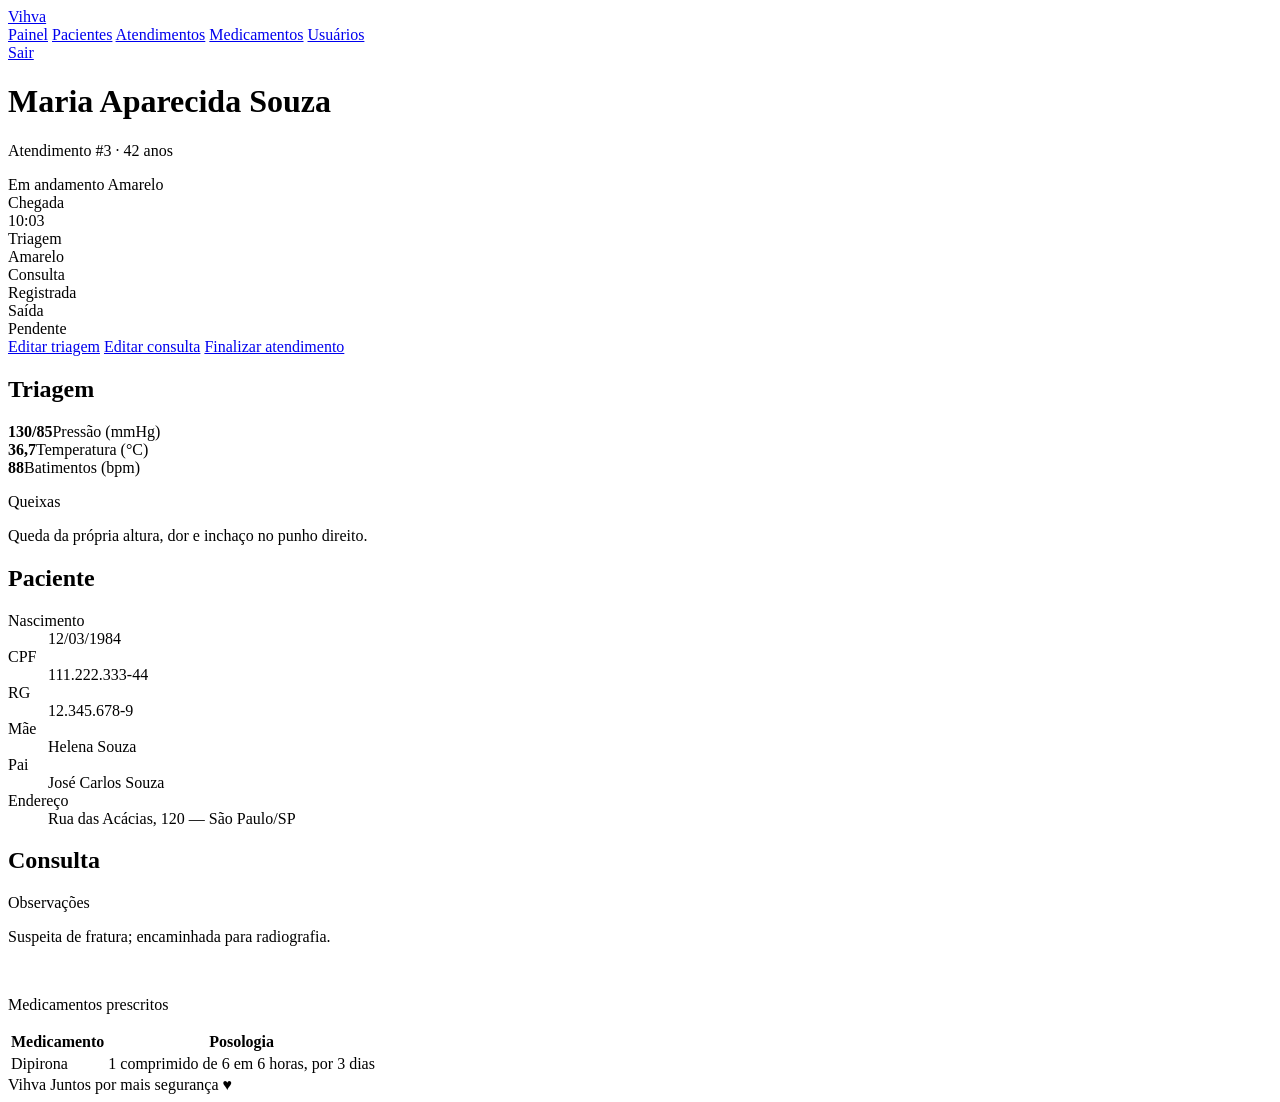
==== atendimento.html @ 4e499c79 "Add files via upload" ====
<!DOCTYPE html>
<html lang="pt-BR">
<head>
<meta charset="UTF-8">
<meta name="viewport" content="width=device-width, initial-scale=1.0">
<link href="https://fonts.googleapis.com/css2?family=Poppins:wght@500;600;700&family=Inter:wght@400;500;600&display=swap" rel="stylesheet">
<link rel="stylesheet" href="assets/style.css">
<title>Atendimento - Vihva</title>
</head>
<body>

<nav class="nav">
  <a class="logo" href="painel.html"><span class="logo-mark"></span><span>Vihva</span></a>
  <div class="links">
    <a href="painel.html">Painel</a>
    <a href="pacientes.html">Pacientes</a>
    <a href="atendimentos.html" class="active">Atendimentos</a>
    <a href="medicamentos.html">Medicamentos</a>
    <a href="usuarios.html">Usuários</a>
  </div>
  <a class="btn btn-ghost btn-small" href="login.html" onclick="localStorage.clear()">Sair</a>
</nav>

<main>
  <div class="page">
    <div class="page-head">
      <div>
        <h1>Maria Aparecida Souza</h1>
        <p class="muted">Atendimento #3 · 42 anos</p>
      </div>
      <div>
        <span class="badge andamento">Em andamento</span>
        <span class="badge amarelo">Amarelo</span>
      </div>
    </div>

    <div class="card">
      <div class="steps">
        <div class="step done">Chegada<br>10:03</div>
        <div class="step done">Triagem<br>Amarelo</div>
        <div class="step done">Consulta<br>Registrada</div>
        <div class="step current">Saída<br>Pendente</div>
      </div>
      <div class="actions">
        <a class="btn btn-ghost" href="triagem.html">Editar triagem</a>
        <a class="btn btn-ghost" href="consulta.html">Editar consulta</a>
        <a class="btn" href="atendimentos.html">Finalizar atendimento</a>
      </div>
    </div>

    <div class="grid cols-2">
      <div class="card">
        <h2>Triagem</h2>
        <div class="valores">
          <div><b>130/85</b>Pressão (mmHg)</div>
          <div><b>36,7</b>Temperatura (°C)</div>
          <div><b>88</b>Batimentos (bpm)</div>
        </div>
        <p class="muted">Queixas</p>
        <p>Queda da própria altura, dor e inchaço no punho direito.</p>
      </div>

      <div class="card">
        <h2>Paciente</h2>
        <dl class="dados">
          <dt>Nascimento</dt><dd>12/03/1984</dd>
          <dt>CPF</dt><dd>111.222.333-44</dd>
          <dt>RG</dt><dd>12.345.678-9</dd>
          <dt>Mãe</dt><dd>Helena Souza</dd>
          <dt>Pai</dt><dd>José Carlos Souza</dd>
          <dt>Endereço</dt><dd>Rua das Acácias, 120 — São Paulo/SP</dd>
        </dl>
      </div>
    </div>

    <div class="card">
      <h2>Consulta</h2>
      <p class="muted">Observações</p>
      <p>Suspeita de fratura; encaminhada para radiografia.</p>
      <br>
      <p class="muted">Medicamentos prescritos</p>
      <table>
        <tr>
          <th>Medicamento</th>
          <th>Posologia</th>
        </tr>
        <tr>
          <td>Dipirona</td>
          <td>1 comprimido de 6 em 6 horas, por 3 dias</td>
        </tr>
      </table>
    </div>
  </div>
</main>

<footer class="footer">
  <span>Vihva</span>
  <span>Juntos por mais segurança <b>♥</b></span>
</footer>

</body>
</html>
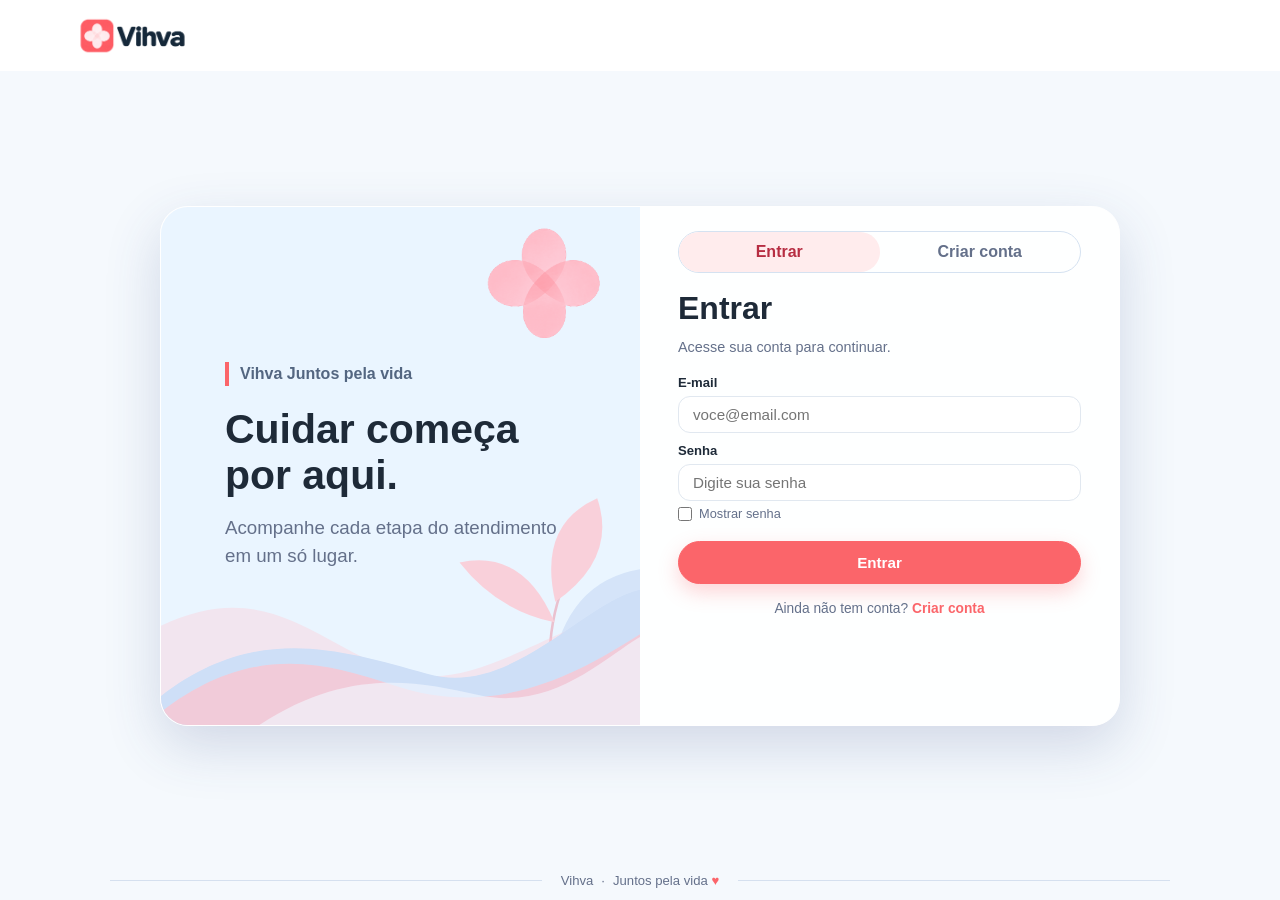
==== commit c9cf81bc: "feat: atualiza prototipo do Vihva" ====
--- a/atendimento.html
+++ b/atendimento.html
@@ -1,102 +1,17 @@
 <!DOCTYPE html>
 <html lang="pt-BR">
 <head>
-<meta charset="UTF-8">
-<meta name="viewport" content="width=device-width, initial-scale=1.0">
-<link href="https://fonts.googleapis.com/css2?family=Poppins:wght@500;600;700&family=Inter:wght@400;500;600&display=swap" rel="stylesheet">
-<link rel="stylesheet" href="assets/style.css">
-<title>Atendimento - Vihva</title>
+  <meta charset="UTF-8">
+  <meta name="viewport" content="width=device-width, initial-scale=1.0">
+  <title>Atendimento - Vihva</title>
+  <link rel="stylesheet" href="assets/style.css">
+  <script src="assets/config.js" defer></script>
+  <script src="assets/dados-demo.js" defer></script>
+  <script src="assets/repositorio-demo.js" defer></script>
+  <script src="assets/app.js" defer></script>
 </head>
 <body>
-
-<nav class="nav">
-  <a class="logo" href="painel.html"><span class="logo-mark"></span><span>Vihva</span></a>
-  <div class="links">
-    <a href="painel.html">Painel</a>
-    <a href="pacientes.html">Pacientes</a>
-    <a href="atendimentos.html" class="active">Atendimentos</a>
-    <a href="medicamentos.html">Medicamentos</a>
-    <a href="usuarios.html">Usuários</a>
-  </div>
-  <a class="btn btn-ghost btn-small" href="login.html" onclick="localStorage.clear()">Sair</a>
-</nav>
-
-<main>
-  <div class="page">
-    <div class="page-head">
-      <div>
-        <h1>Maria Aparecida Souza</h1>
-        <p class="muted">Atendimento #3 · 42 anos</p>
-      </div>
-      <div>
-        <span class="badge andamento">Em andamento</span>
-        <span class="badge amarelo">Amarelo</span>
-      </div>
-    </div>
-
-    <div class="card">
-      <div class="steps">
-        <div class="step done">Chegada<br>10:03</div>
-        <div class="step done">Triagem<br>Amarelo</div>
-        <div class="step done">Consulta<br>Registrada</div>
-        <div class="step current">Saída<br>Pendente</div>
-      </div>
-      <div class="actions">
-        <a class="btn btn-ghost" href="triagem.html">Editar triagem</a>
-        <a class="btn btn-ghost" href="consulta.html">Editar consulta</a>
-        <a class="btn" href="atendimentos.html">Finalizar atendimento</a>
-      </div>
-    </div>
-
-    <div class="grid cols-2">
-      <div class="card">
-        <h2>Triagem</h2>
-        <div class="valores">
-          <div><b>130/85</b>Pressão (mmHg)</div>
-          <div><b>36,7</b>Temperatura (°C)</div>
-          <div><b>88</b>Batimentos (bpm)</div>
-        </div>
-        <p class="muted">Queixas</p>
-        <p>Queda da própria altura, dor e inchaço no punho direito.</p>
-      </div>
-
-      <div class="card">
-        <h2>Paciente</h2>
-        <dl class="dados">
-          <dt>Nascimento</dt><dd>12/03/1984</dd>
-          <dt>CPF</dt><dd>111.222.333-44</dd>
-          <dt>RG</dt><dd>12.345.678-9</dd>
-          <dt>Mãe</dt><dd>Helena Souza</dd>
-          <dt>Pai</dt><dd>José Carlos Souza</dd>
-          <dt>Endereço</dt><dd>Rua das Acácias, 120 — São Paulo/SP</dd>
-        </dl>
-      </div>
-    </div>
-
-    <div class="card">
-      <h2>Consulta</h2>
-      <p class="muted">Observações</p>
-      <p>Suspeita de fratura; encaminhada para radiografia.</p>
-      <br>
-      <p class="muted">Medicamentos prescritos</p>
-      <table>
-        <tr>
-          <th>Medicamento</th>
-          <th>Posologia</th>
-        </tr>
-        <tr>
-          <td>Dipirona</td>
-          <td>1 comprimido de 6 em 6 horas, por 3 dias</td>
-        </tr>
-      </table>
-    </div>
-  </div>
-</main>
-
-<footer class="footer">
-  <span>Vihva</span>
-  <span>Juntos por mais segurança <b>♥</b></span>
-</footer>
-
+  <!-- A interface compartilhada carrega somente dados de demonstração locais. -->
+  <noscript>Ative o JavaScript para usar a demonstração do Vihva.</noscript>
 </body>
 </html>
--- a/assets/style.css
+++ b/assets/style.css
@@ -0,0 +1,6 @@
+/* Entrada única de estilos do Vihva. A ordem das folhas define as prioridades. */
+@import url("base.css");
+@import url("atendimento.css");
+@import url("componentes.css");
+@import url("acesso.css");
+@import url("sistema.css");
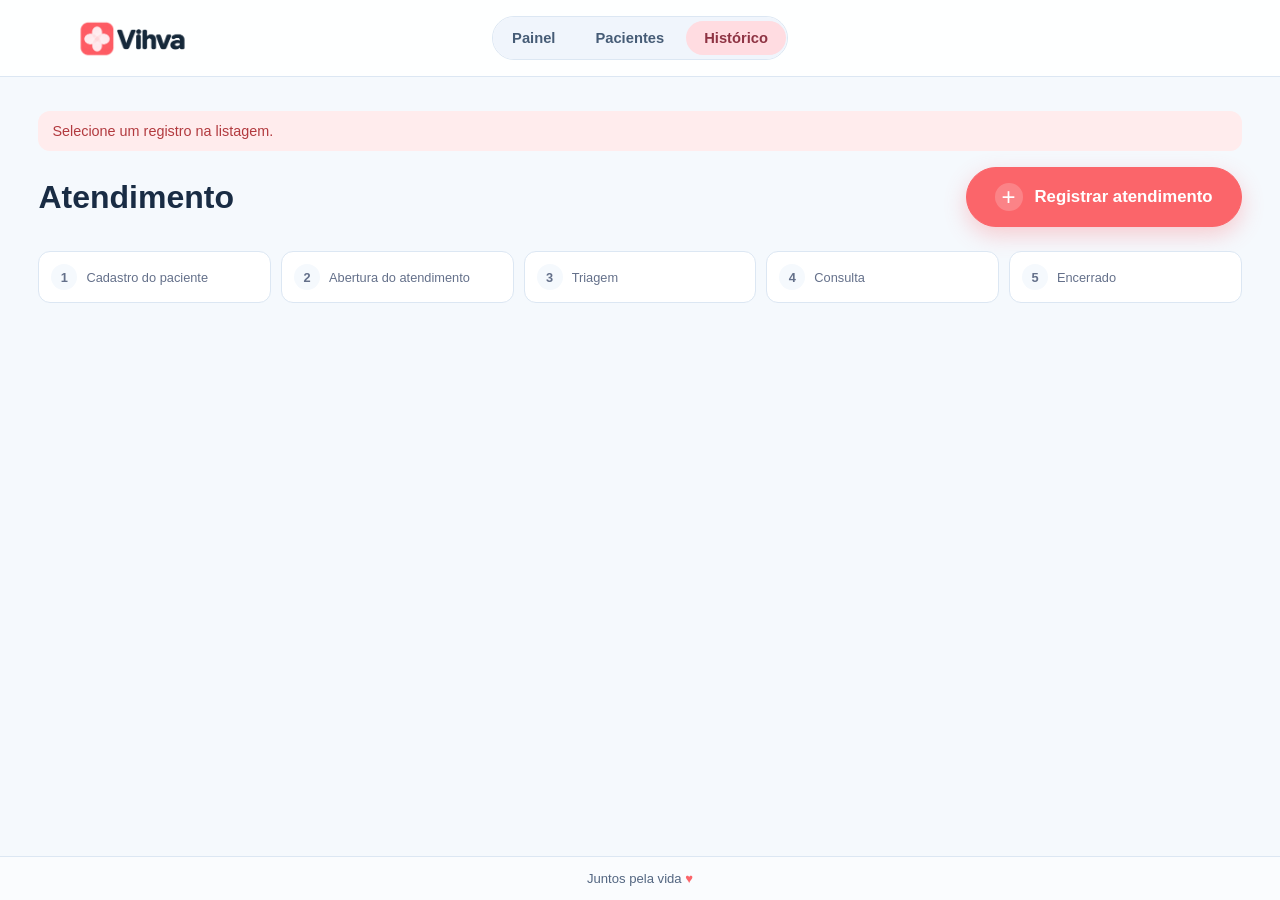
==== commit 2ecdaae9: "refactor: organiza telas e padroniza codigo do front Move o conteudo das telas para os HTML, separa " ====
--- a/atendimento.html
+++ b/atendimento.html
@@ -4,14 +4,134 @@
   <meta charset="UTF-8">
   <meta name="viewport" content="width=device-width, initial-scale=1.0">
   <title>Atendimento - Vihva</title>
-  <link rel="stylesheet" href="assets/style.css">
-  <script src="assets/config.js" defer></script>
-  <script src="assets/dados-demo.js" defer></script>
-  <script src="assets/repositorio-demo.js" defer></script>
-  <script src="assets/app.js" defer></script>
+  <link rel="stylesheet" href="assets/css/style.css">
+  <script src="assets/js/prototipo/config.js" defer></script>
+  <script src="assets/js/prototipo/dados-demo.js" defer></script>
+  <script src="assets/js/prototipo/repositorio-demo.js" defer></script>
+  <script src="assets/js/comum.js" defer></script>
+  <script src="assets/js/atendimento.js" defer></script>
 </head>
-<body>
-  <!-- A interface compartilhada carrega somente dados de demonstração locais. -->
-  <noscript>Ative o JavaScript para usar a demonstração do Vihva.</noscript>
+<body class="pagina-sistema">
+  <a class="pular" href="#conteudo">Ir para o conteúdo</a>
+  <nav class="nav nav-sistema" aria-label="Navegação principal">
+    <a class="logo" href="index.html"><img class="logo-imagem" src="assets/imagens/logo-vihva-fiel.svg" alt="Vihva" width="146" height="46" decoding="async"></a>
+    <div class="nav-operacao">
+      <button class="btn btn-ghost btn-small menu-toggle" type="button" aria-expanded="false" aria-controls="menu">Menu</button>
+      <div class="links" id="menu">
+        <a href="painel.html">Painel</a>
+        <a href="pacientes.html">Pacientes</a>
+        <a href="atendimentos.html" class="active" aria-current="page">Histórico</a>
+      </div>
+    </div>
+  </nav>
+  <main id="conteudo" tabindex="-1">
+    <div class="page">
+      <p id="mensagem" class="alert" role="status" tabindex="-1" hidden></p>
+      <noscript>Ative o JavaScript para usar a demonstração do Vihva.</noscript>
+      <div class="page-head">
+        <h1 id="titulo-pagina">Atendimento</h1>
+        <div class="actions">
+          <a class="btn btn-ghost btn-small" href="painel.html" id="retorno-cabecalho" hidden>Voltar ao painel</a>
+          <a class="btn btn-receber-paciente" href="novo-atendimento.html"><span class="receber-icone" aria-hidden="true">+</span> Registrar atendimento</a>
+        </div>
+      </div>
+      <p class="identificacao-atendimento" hidden></p>
+      <ol class="fluxo-paciente" aria-label="Etapas do atendimento">
+        <li><span class="fluxo-numero">1</span><span class="etapa-nome">Cadastro do paciente</span><span class="etapa-curta" aria-hidden="true">Cadastro</span></li>
+        <li><span class="fluxo-numero">2</span><span class="etapa-nome">Abertura do atendimento</span><span class="etapa-curta" aria-hidden="true">Abertura</span></li>
+        <li><span class="fluxo-numero">3</span><span class="etapa-nome">Triagem</span><span class="etapa-curta" aria-hidden="true">Triagem</span></li>
+        <li><span class="fluxo-numero">4</span><span class="etapa-nome">Consulta</span><span class="etapa-curta" aria-hidden="true">Consulta</span></li>
+        <li><span class="fluxo-numero">5</span><span class="etapa-nome">Encerrado</span><span class="etapa-curta" aria-hidden="true">Encerrado</span></li>
+      </ol>
+      <section class="proxima-etapa abertura-confirmada" aria-labelledby="abertura-concluida" id="confirmacao-etapa" hidden>
+        <div>
+          <h2 id="abertura-concluida"></h2>
+          <p id="confirmacao-triagem" hidden>A triagem foi salva. Você pode iniciar a consulta agora ou voltar ao painel e deixar o atendimento na fila como Consulta pendente.</p>
+          <p id="confirmacao-abertura" hidden>A chegada foi registrada. A triagem ainda não começou. Você pode iniciá-la agora ou voltar ao painel para deixar o atendimento na fila.</p>
+        </div>
+        <div class="actions">
+          <a class="btn btn-ghost btn-small" href="painel.html">Voltar ao painel</a>
+          <a class="btn btn-small" id="iniciar-etapa">Iniciar triagem</a>
+        </div>
+      </section>
+      <div class="proxima-etapa" id="proxima-etapa" hidden>
+        <div>
+          <h2 id="titulo-proxima-etapa"></h2>
+          <p class="muted" id="descricao-proxima-etapa"></p>
+        </div>
+        <a class="btn btn-ghost btn-small" href="painel.html" id="retorno-resumo" hidden>Voltar ao painel</a>
+        <a class="btn btn-small" id="registrar-etapa" hidden>Registrar triagem</a>
+      </div>
+      <div id="resumo-atendimento" hidden>
+        <div class="actions acoes-registros" id="acoes-registros" hidden>
+          <a class="btn btn-ghost btn-small" id="editar-triagem">Editar triagem</a>
+        </div>
+        <div class="grid cols-2">
+          <section class="card">
+            <h2>Paciente</h2>
+            <div id="resumo-paciente">
+              <dl class="dados">
+                <dt>Nascimento</dt>
+                <dd data-campo="data_nascimento"></dd>
+                <dt>CPF</dt>
+                <dd data-campo="cpf"></dd>
+                <dt>RG</dt>
+                <dd data-campo="rg"></dd>
+                <dt>Mãe</dt>
+                <dd data-campo="nome_mae"></dd>
+                <dt>Pai</dt>
+                <dd data-campo="nome_pai"></dd>
+                <dt>Logradouro</dt>
+                <dd data-campo="logradouro"></dd>
+                <dt>Número</dt>
+                <dd data-campo="numero"></dd>
+                <dt>Bairro</dt>
+                <dd data-campo="bairro"></dd>
+                <dt>Cidade</dt>
+                <dd data-campo="cidade"></dd>
+                <dt>UF</dt>
+                <dd data-campo="estado"></dd>
+                <dt>CEP</dt>
+                <dd data-campo="cep"></dd>
+              </dl>
+            </div>
+          </section>
+          <section class="card">
+            <h2>Triagem</h2>
+            <p id="triagem-vazia">Aguardando registro da triagem.</p>
+            <div id="resumo-triagem" hidden>
+              <dl class="dados">
+                <dt>Classificação</dt>
+                <dd data-campo="classificacao_manchester"></dd>
+                <dt>Sistólica (mmHg)</dt>
+                <dd data-campo="pressao_sistolica"></dd>
+                <dt>Diastólica (mmHg)</dt>
+                <dd data-campo="pressao_diastolica"></dd>
+                <dt>Temperatura (°C)</dt>
+                <dd data-campo="temperatura"></dd>
+                <dt>Batimentos (bpm)</dt>
+                <dd data-campo="batimentos_cardiacos"></dd>
+              </dl>
+              <div class="resumo-queixas">
+                <h3>Queixas</h3>
+                <p id="queixas-triagem"></p>
+              </div>
+            </div>
+          </section>
+        </div>
+        <section class="card">
+          <h2>Consulta</h2>
+          <p id="consulta-vazia">Aguardando registro da consulta.</p>
+          <div class="resumo-consulta" hidden>
+            <h3>Registro clínico da consulta</h3>
+            <p class="texto-registro" id="observacoes-consulta"></p>
+            <h3>Prescrição de medicamentos</h3>
+            <p class="texto-registro" id="medicamentos-consulta"></p>
+          </div>
+        </section>
+      </div>
+    </div>
+  </main>
+  <footer class="footer"><span>Juntos pela vida <b aria-hidden="true">♥</b></span></footer>
 </body>
 </html>
--- a/assets/css/style.css
+++ b/assets/css/style.css
@@ -0,0 +1,6 @@
+/* Entrada única de estilos do Vihva. A ordem das folhas define as prioridades. */
+@import url("base.css");
+@import url("atendimento.css");
+@import url("componentes.css");
+@import url("acesso.css");
+@import url("sistema.css");
